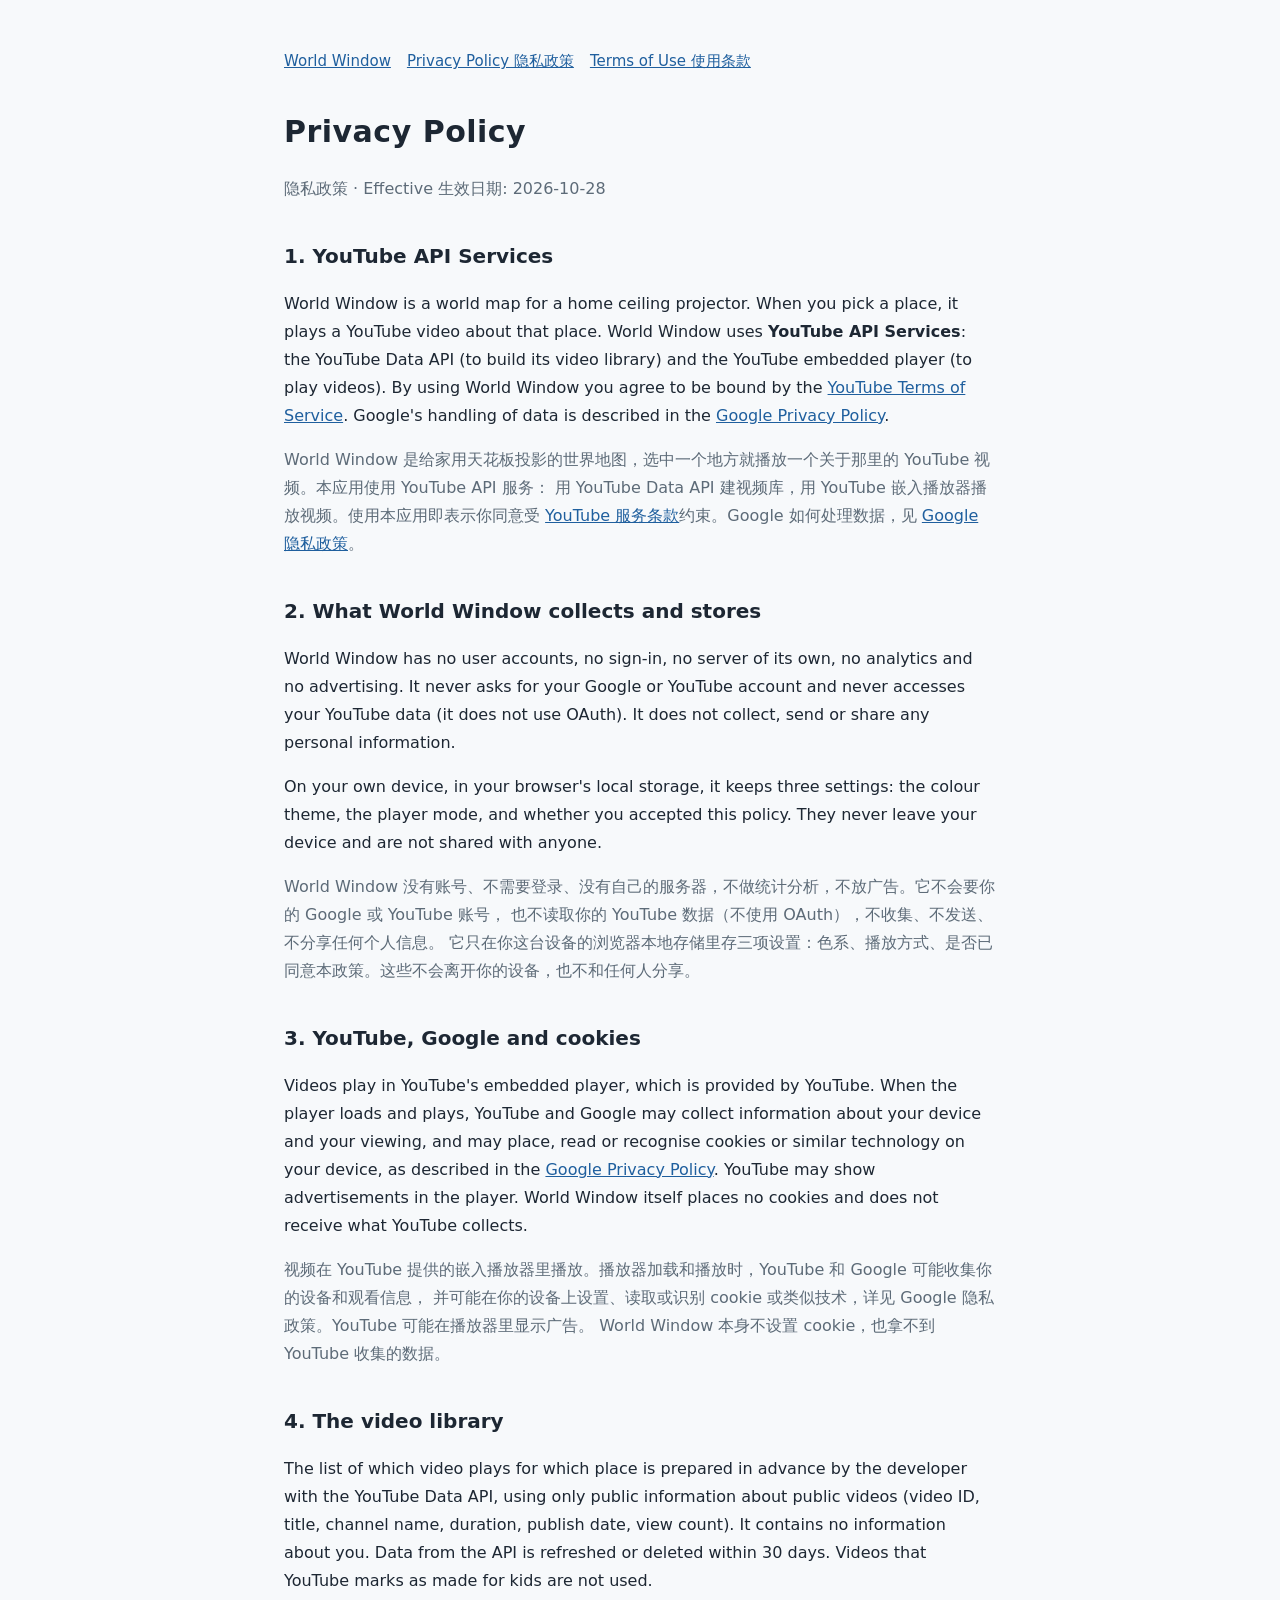
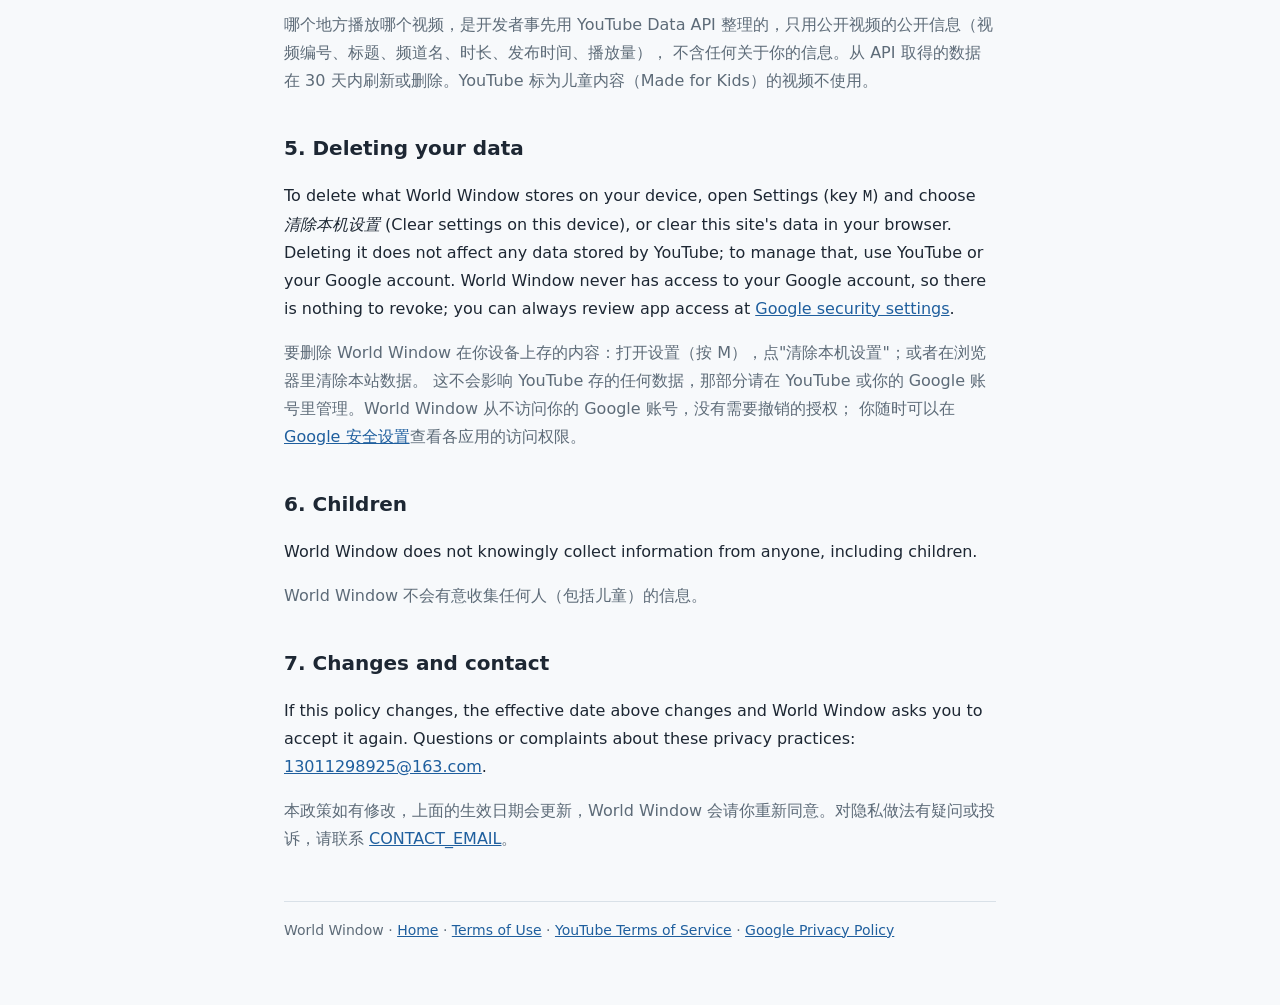
==== privacy.html @ 9bb2f7a1 "Add legal pages" ====
<!doctype html>
<html lang="en">
<head>
  <meta charset="utf-8">
  <meta name="viewport" content="width=device-width, initial-scale=1">
  <title>Privacy Policy · World Window</title>
  <link rel="stylesheet" href="legal.css">
</head>
<body>
<main>
  <nav class="top" aria-label="World Window pages">
    <a href="index.html">World Window</a>
    <a href="privacy.html" aria-current="page">Privacy Policy 隐私政策</a>
    <a href="terms.html">Terms of Use 使用条款</a>
  </nav>

  <h1>Privacy Policy</h1>
  <p class="sub">隐私政策 · Effective 生效日期: 2026-10-28</p>

  <h2>1. YouTube API Services</h2>
  <p>World Window is a world map for a home ceiling projector. When you pick a place, it plays a YouTube video about
    that place. World Window uses <strong>YouTube API Services</strong>: the YouTube Data API (to build its video
    library) and the YouTube embedded player (to play videos). By using World Window you agree to be bound by the
    <a href="https://www.youtube.com/t/terms">YouTube Terms of Service</a>. Google's handling of data is described in the
    <a href="http://www.google.com/policies/privacy">Google Privacy Policy</a>.</p>
  <p class="zh">World Window 是给家用天花板投影的世界地图，选中一个地方就播放一个关于那里的 YouTube 视频。本应用使用 YouTube API 服务：
    用 YouTube Data API 建视频库，用 YouTube 嵌入播放器播放视频。使用本应用即表示你同意受
    <a href="https://www.youtube.com/t/terms">YouTube 服务条款</a>约束。Google 如何处理数据，见
    <a href="http://www.google.com/policies/privacy">Google 隐私政策</a>。</p>

  <h2>2. What World Window collects and stores</h2>
  <p>World Window has no user accounts, no sign-in, no server of its own, no analytics and no advertising. It never asks
    for your Google or YouTube account and never accesses your YouTube data (it does not use OAuth). It does not collect,
    send or share any personal information.</p>
  <p>On your own device, in your browser's local storage, it keeps three settings: the colour theme, the player mode,
    and whether you accepted this policy. They never leave your device and are not shared with anyone.</p>
  <p class="zh">World Window 没有账号、不需要登录、没有自己的服务器，不做统计分析，不放广告。它不会要你的 Google 或 YouTube 账号，
    也不读取你的 YouTube 数据（不使用 OAuth），不收集、不发送、不分享任何个人信息。
    它只在你这台设备的浏览器本地存储里存三项设置：色系、播放方式、是否已同意本政策。这些不会离开你的设备，也不和任何人分享。</p>

  <h2>3. YouTube, Google and cookies</h2>
  <p>Videos play in YouTube's embedded player, which is provided by YouTube. When the player loads and plays, YouTube
    and Google may collect information about your device and your viewing, and may place, read or recognise cookies or
    similar technology on your device, as described in the
    <a href="http://www.google.com/policies/privacy">Google Privacy Policy</a>. YouTube may show advertisements in the
    player. World Window itself places no cookies and does not receive what YouTube collects.</p>
  <p class="zh">视频在 YouTube 提供的嵌入播放器里播放。播放器加载和播放时，YouTube 和 Google 可能收集你的设备和观看信息，
    并可能在你的设备上设置、读取或识别 cookie 或类似技术，详见 Google 隐私政策。YouTube 可能在播放器里显示广告。
    World Window 本身不设置 cookie，也拿不到 YouTube 收集的数据。</p>

  <h2>4. The video library</h2>
  <p>The list of which video plays for which place is prepared in advance by the developer with the YouTube Data API,
    using only public information about public videos (video ID, title, channel name, duration, publish date, view count).
    It contains no information about you. Data from the API is refreshed or deleted within 30 days. Videos that YouTube
    marks as made for kids are not used.</p>
  <p class="zh">哪个地方播放哪个视频，是开发者事先用 YouTube Data API 整理的，只用公开视频的公开信息（视频编号、标题、频道名、时长、发布时间、播放量），
    不含任何关于你的信息。从 API 取得的数据在 30 天内刷新或删除。YouTube 标为儿童内容（Made for Kids）的视频不使用。</p>

  <h2>5. Deleting your data</h2>
  <p>To delete what World Window stores on your device, open Settings (key <kbd>M</kbd>) and choose
    <em>清除本机设置</em> (Clear settings on this device), or clear this site's data in your browser. Deleting it does not affect any
    data stored by YouTube; to manage that, use YouTube or your Google account. World Window never has access to your
    Google account, so there is nothing to revoke; you can always review app access at
    <a href="https://security.google.com/settings/security/permissions">Google security settings</a>.</p>
  <p class="zh">要删除 World Window 在你设备上存的内容：打开设置（按 M），点"清除本机设置"；或者在浏览器里清除本站数据。
    这不会影响 YouTube 存的任何数据，那部分请在 YouTube 或你的 Google 账号里管理。World Window 从不访问你的 Google 账号，没有需要撤销的授权；
    你随时可以在 <a href="https://security.google.com/settings/security/permissions">Google 安全设置</a>查看各应用的访问权限。</p>

  <h2>6. Children</h2>
  <p>World Window does not knowingly collect information from anyone, including children.</p>
  <p class="zh">World Window 不会有意收集任何人（包括儿童）的信息。</p>

  <h2>7. Changes and contact</h2>
  <p>If this policy changes, the effective date above changes and World Window asks you to accept it again.
    Questions or complaints about these privacy practices: <a href="mailto:13011298925@163.com">13011298925@163.com</a>.</p>
  <p class="zh">本政策如有修改，上面的生效日期会更新，World Window 会请你重新同意。对隐私做法有疑问或投诉，请联系
    <a href="mailto:CONTACT_EMAIL">CONTACT_EMAIL</a>。</p>

  <footer>World Window · <a href="index.html">Home</a> · <a href="terms.html">Terms of Use</a> ·
    <a href="https://www.youtube.com/t/terms">YouTube Terms of Service</a> ·
    <a href="http://www.google.com/policies/privacy">Google Privacy Policy</a></footer>
</main>
</body>
</html>
---- legal.css ----
/* World Window: about / privacy / terms pages (also the GitHub Pages site) */
:root { color-scheme: light dark; --text: #1d2733; --muted: #5d6b78; --line: #d9e1e8; --accent: #1f5f9e; --page: #f7f9fb; }
@media (prefers-color-scheme: dark) {
  :root { --text: #e3f2ff; --muted: #8db0cc; --line: #2c4a66; --accent: #a9d6ff; --page: #050d17; }
}
* { box-sizing: border-box; }
body {
  margin: 0; background: var(--page); color: var(--text);
  font: 16px/1.75 system-ui, -apple-system, "Segoe UI", "Microsoft YaHei", "PingFang SC", "Noto Sans CJK SC", sans-serif;
}
main { max-width: 760px; margin: 0 auto; padding: 48px 24px 64px; }
h1 { margin: 0 0 4px; font-size: 30px; letter-spacing: .5px; }
h2 { margin: 36px 0 8px; font-size: 20px; }
.sub, .meta { color: var(--muted); }
.zh { color: var(--muted); }
a { color: var(--accent); }
a:focus-visible { outline: 2px solid var(--accent); outline-offset: 2px; }
nav.top { display: flex; flex-wrap: wrap; gap: 16px; margin-bottom: 32px; font-size: 15px; }
figure { margin: 24px 0; }
figure img { width: 100%; height: auto; border: 1px solid var(--line); border-radius: 10px; }
figcaption { margin-top: 6px; font-size: 14px; color: var(--muted); }
footer { margin-top: 48px; padding-top: 16px; border-top: 1px solid var(--line); font-size: 14px; color: var(--muted); }
code { font-size: .92em; }
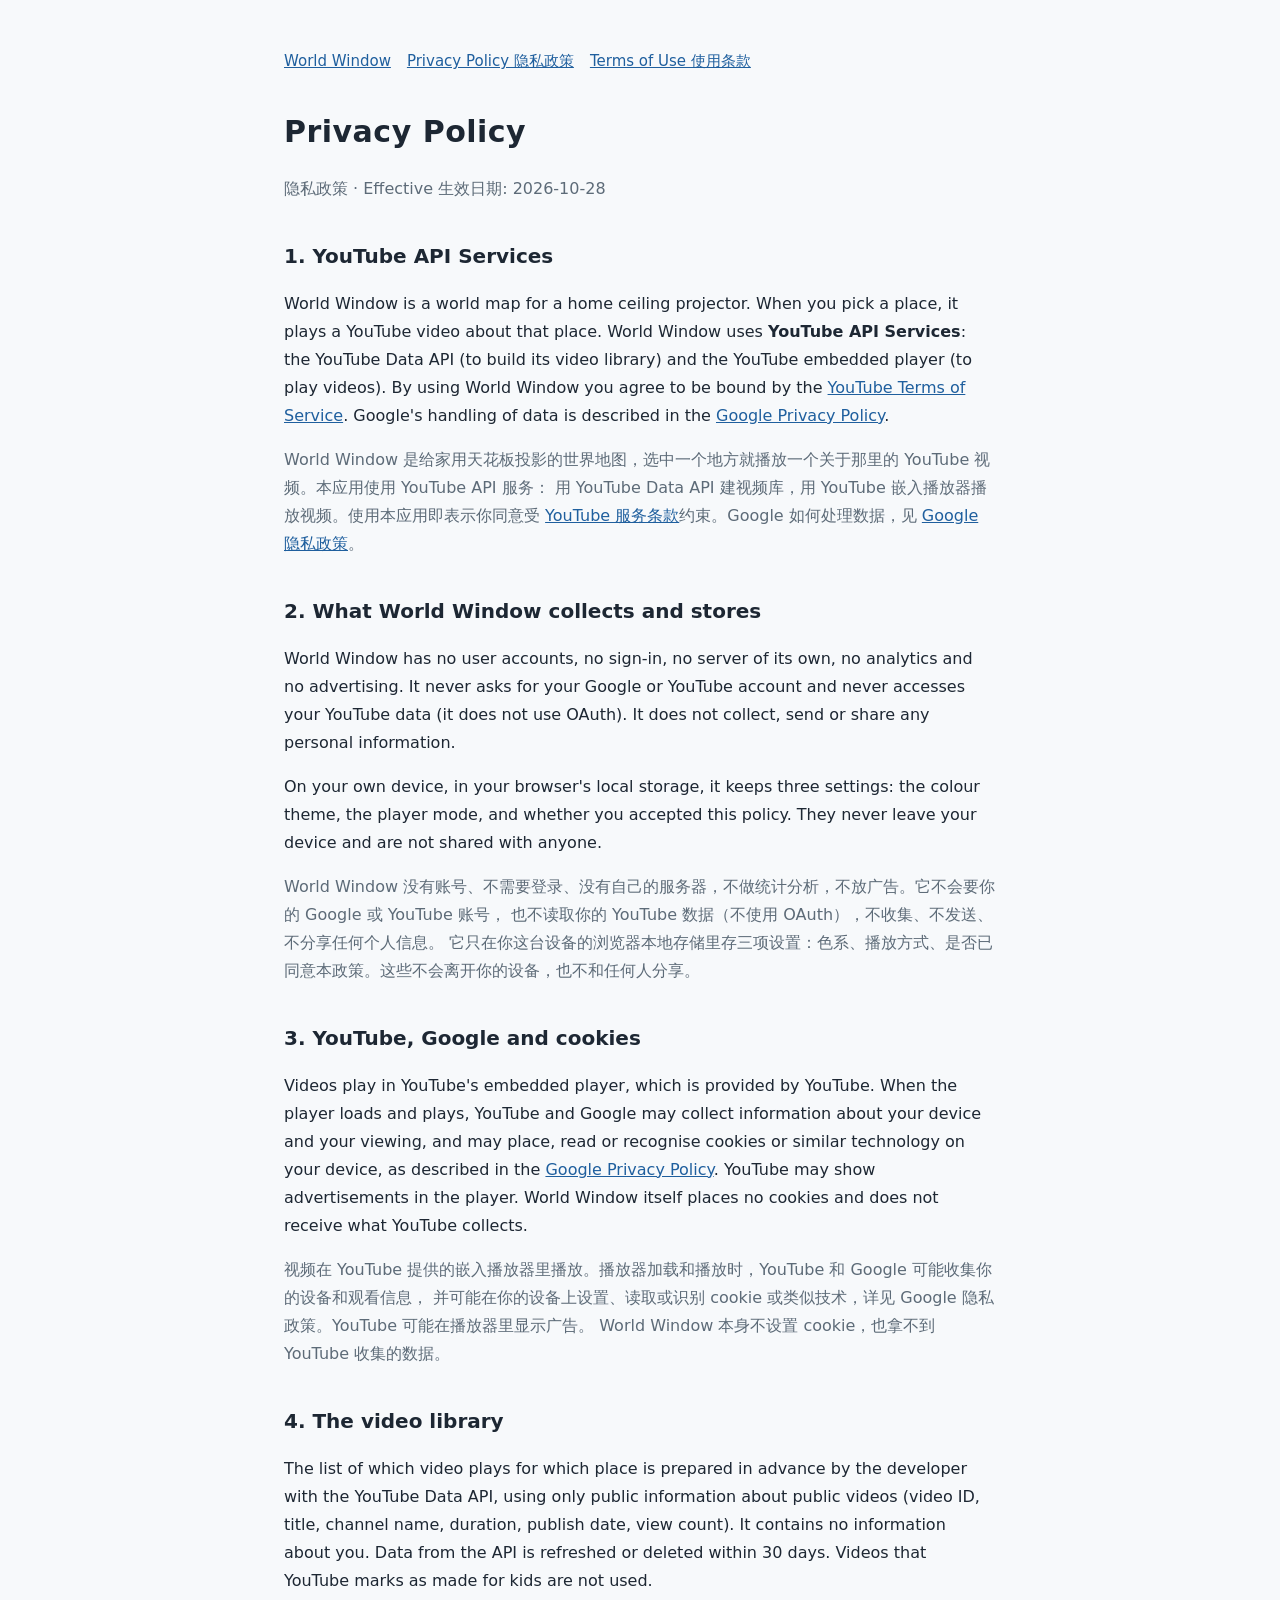
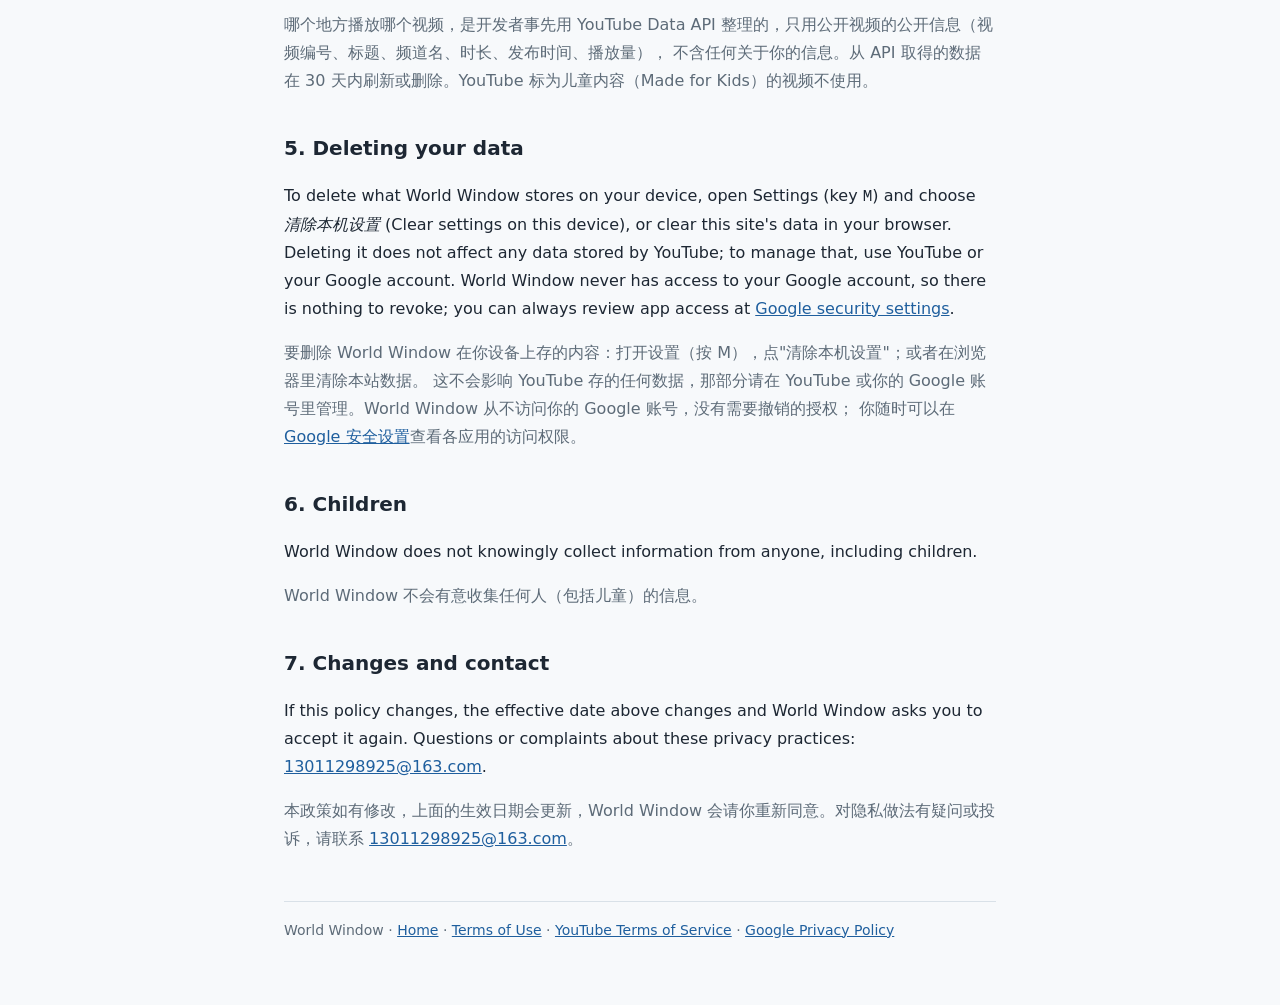
==== commit 39276854: "Update privacy.html" ====
--- a/privacy.html
+++ b/privacy.html
@@ -74,7 +74,7 @@
   <p>If this policy changes, the effective date above changes and World Window asks you to accept it again.
     Questions or complaints about these privacy practices: <a href="mailto:13011298925@163.com">13011298925@163.com</a>.</p>
   <p class="zh">本政策如有修改，上面的生效日期会更新，World Window 会请你重新同意。对隐私做法有疑问或投诉，请联系
-    <a href="mailto:CONTACT_EMAIL">CONTACT_EMAIL</a>。</p>
+    <a href="mailto:13011298925@163.com">13011298925@163.com</a>。</p>
 
   <footer>World Window · <a href="index.html">Home</a> · <a href="terms.html">Terms of Use</a> ·
     <a href="https://www.youtube.com/t/terms">YouTube Terms of Service</a> ·
